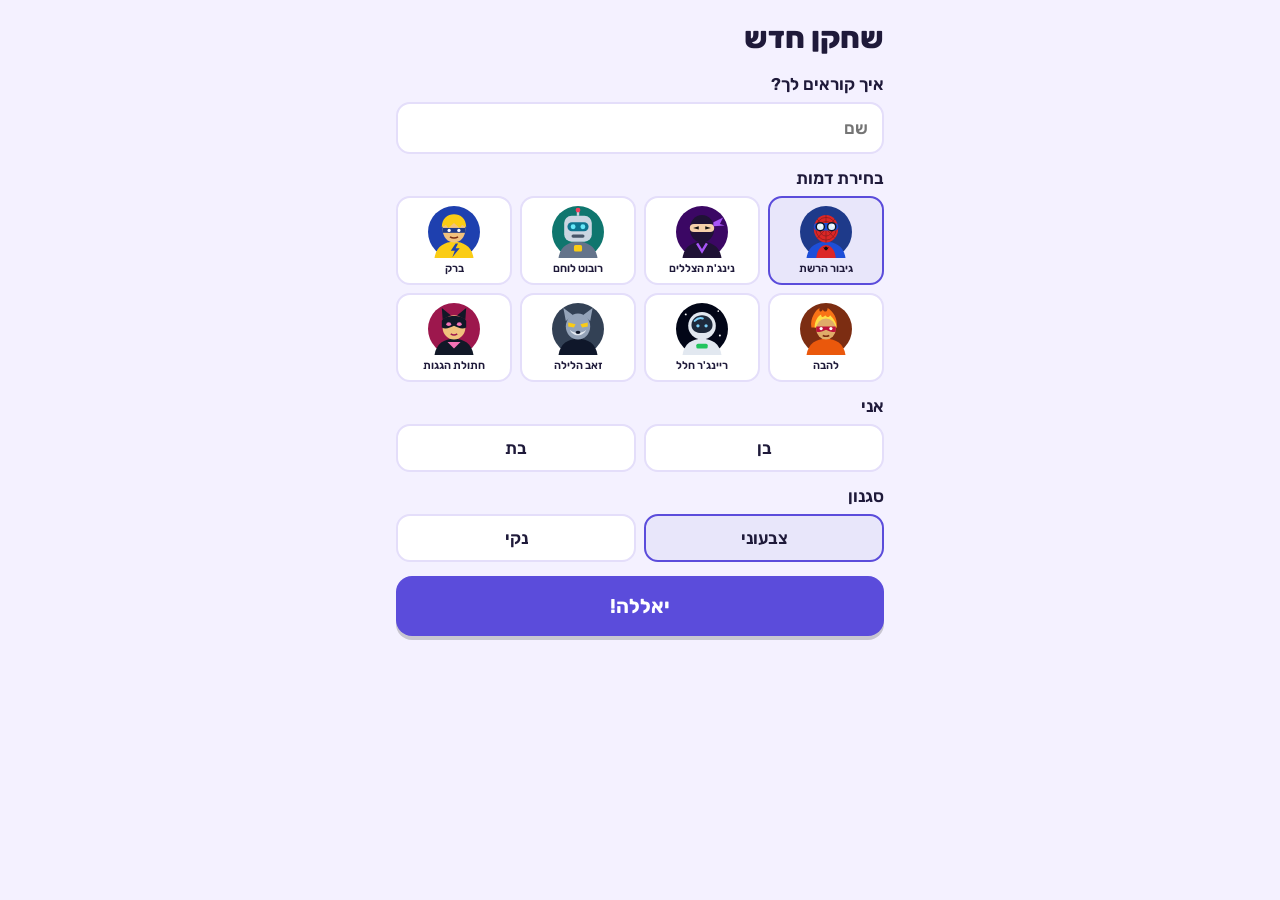
==== index.html @ 6306b0ad "Add עיר המילים vocabulary app Co-Authored-By: Claude Opus 5.5 (1M context) <noreply@anthropic.com> C" ====
<!doctype html>
<html lang="he" dir="rtl">
<head>
<meta charset="utf-8">
<meta name="viewport" content="width=device-width,initial-scale=1,viewport-fit=cover">
<meta name="theme-color" content="#5b4cdb">
<meta name="apple-mobile-web-app-capable" content="yes">
<meta name="apple-mobile-web-app-status-bar-style" content="default">
<meta name="apple-mobile-web-app-title" content="מילים">
<title>עיר המילים</title>
<link rel="manifest" href="manifest.webmanifest">
<link rel="icon" href="icon.svg" type="image/svg+xml">
<link rel="apple-touch-icon" href="icon-192.png">
<link rel="preconnect" href="https://fonts.googleapis.com">
<link rel="preconnect" href="https://fonts.gstatic.com" crossorigin>
<link href="https://fonts.googleapis.com/css2?family=Rubik:wght@400;500;700;800&display=swap" rel="stylesheet">
<link rel="stylesheet" href="styles.css">
</head>
<body>
<div id="app"></div>
<div id="confetti" aria-hidden="true"></div>
<script src="words.js"></script>
<script src="art.js"></script>
<script src="store.js"></script>
<script src="app.js"></script>
<script>
  if ('serviceWorker' in navigator && location.protocol.startsWith('http')) {
    navigator.serviceWorker.register('sw.js').catch(() => {});
  }
</script>
</body>
</html>
---- styles.css ----
:root {
  --bg: #f4f1ff;
  --card: #ffffff;
  --ink: #1f1a3a;
  --muted: #6e6890;
  --primary: #5b4cdb;
  --primary-ink: #ffffff;
  --good: #22a861;
  --good-bg: #e3f7ec;
  --bad: #e0703a;
  --bad-bg: #fff0e6;
  --line: #e4defa;
  --gold: #f0a500;
  --gold-bg: #fff4d6;
  --gold-ink: #7a5200;
  --hard: #d6336c;
  --hard-bg: #ffe3ec;
  --sky-top: #cfe8ff;
  --sky-bottom: #f2f7ff;
  --street: #9aa0b8;
  --radius: 20px;
  --shadow: 0 6px 0 rgba(60, 40, 160, 0.12);
}
body.theme-clean {
  --bg: #f3f5f8;
  --ink: #111827;
  --muted: #6b7280;
  --primary: #111827;
  --line: #e5e7eb;
  --radius: 14px;
  --shadow: 0 1px 3px rgba(0, 0, 0, 0.08);
}
@media (prefers-color-scheme: dark) {
  :root:not([data-theme="light"]), :root:not([data-theme="light"]) body.theme-clean {
    color-scheme: dark;
    --bg: #15131f;
    --card: #221f33;
    --ink: #f2efff;
    --muted: #a59fc4;
    --line: #34304a;
    --good-bg: #133524;
    --bad-bg: #3a2416;
    --shadow: 0 4px 0 rgba(0, 0, 0, 0.35);
    --gold-bg: #3d3010;
    --gold-ink: #ffd27a;
    --hard-bg: #42162a;
    --hard: #ff6b9a;
    --sky-top: #1d2147;
    --sky-bottom: #2c2a55;
    --street: #4a4766;
  }
  :root:not([data-theme="light"]) body.theme-fun { --primary: #7b6dff; }
  :root:not([data-theme="light"]) body.theme-clean { --primary: #f2efff; --primary-ink: #15131f; }
}

* { box-sizing: border-box; }
html, body { margin: 0; height: 100%; }
body {
  font-family: 'Rubik', system-ui, -apple-system, 'Segoe UI', Arial, sans-serif;
  background: var(--bg);
  color: var(--ink);
  -webkit-tap-highlight-color: transparent;
  font-size: 17px;
}
button { font: inherit; color: inherit; cursor: pointer; }
.screen {
  max-width: 520px;
  margin: 0 auto;
  min-height: 100dvh;
  padding: calc(16px + env(safe-area-inset-top)) 16px calc(24px + env(safe-area-inset-bottom));
  display: flex;
  flex-direction: column;
  gap: 14px;
}
.screen.center { align-items: center; text-align: center; justify-content: center; }
h1 { font-size: 30px; margin: 4px 0; font-weight: 800; }
h2 { font-size: 22px; margin: 4px 0; }
h3 { font-size: 17px; margin: 0 0 8px; }
.muted { color: var(--muted); }
.small { font-size: 14px; }
.center-text { text-align: center; }
.grow { flex: 1; text-align: center; }
.logo { font-size: 72px; }

.card {
  background: var(--card);
  border-radius: var(--radius);
  padding: 16px;
  box-shadow: var(--shadow);
  border: 1px solid var(--line);
}
.btn {
  border: 0;
  border-radius: 16px;
  padding: 14px 18px;
  font-weight: 700;
  background: var(--card);
  border: 2px solid var(--line);
}
.btn.primary { background: var(--primary); color: var(--primary-ink); border-color: transparent; box-shadow: 0 4px 0 rgba(0, 0, 0, 0.18); }
.btn.primary:active { transform: translateY(3px); box-shadow: 0 1px 0 rgba(0, 0, 0, 0.18); }
.btn.big { width: 100%; font-size: 20px; padding: 16px; }
.btn.ghost { background: transparent; }
.link { background: none; border: 0; color: var(--muted); text-decoration: underline; padding: 8px; }
.link.danger { color: var(--bad); }

/* Profiles */
.profile-list { display: flex; flex-direction: column; gap: 10px; width: 100%; margin: 12px 0; }
.profile-btn {
  display: flex; align-items: center; gap: 12px;
  background: var(--card); border: 2px solid var(--line); border-radius: var(--radius);
  padding: 14px 16px; box-shadow: var(--shadow); font-size: 20px;
}
.profile-btn .avatar { font-size: 36px; }
.profile-btn .pname { flex: 1; text-align: start; font-weight: 700; }
.field { display: flex; flex-direction: column; gap: 8px; font-weight: 600; }
.field input {
  font: inherit; padding: 14px; border-radius: 14px; border: 2px solid var(--line);
  background: var(--card); color: var(--ink);
}
.avatar-grid { display: grid; grid-template-columns: repeat(6, 1fr); gap: 8px; }
.av { font-size: 30px; padding: 8px 0; border-radius: 14px; border: 2px solid var(--line); background: var(--card); }
.av.sel, .seg button.sel { border-color: var(--primary); background: color-mix(in srgb, var(--primary) 14%, var(--card)); }
.seg { display: flex; flex-wrap: wrap; gap: 8px; }
.seg button { flex: 1 1 40%; padding: 12px 8px; border-radius: 14px; border: 2px solid var(--line); background: var(--card); font-weight: 600; }

/* Home */
.topbar { display: flex; gap: 8px; align-items: center; flex-wrap: wrap; }
.chip {
  background: var(--card); border: 1px solid var(--line); border-radius: 999px;
  padding: 8px 12px; font-weight: 700; font-size: 16px;
}
.chip.streak { filter: grayscale(1); opacity: 0.7; }
.chip.streak.lit { filter: none; opacity: 1; }
.hero { text-align: center; display: flex; flex-direction: column; gap: 8px; align-items: center; padding: 22px 16px; }
.hero .btn { margin-top: 6px; }
.big-emoji { font-size: 56px; }
.row-between { display: flex; justify-content: space-between; align-items: center; gap: 8px; }
.island-mini { cursor: pointer; }
.island-strip { font-size: 28px; letter-spacing: 4px; min-height: 40px; display: flex; flex-wrap: wrap; gap: 2px; }
.goal { margin-top: 10px; }
.goal-label { font-size: 14px; color: var(--muted); margin-bottom: 6px; }
.bar, .progress { height: 12px; background: var(--line); border-radius: 999px; overflow: hidden; }
.bar i, .progress i { display: block; height: 100%; background: var(--good); border-radius: 999px; transition: width 0.3s; }
.sibs { display: flex; flex-direction: column; gap: 4px; margin-top: 10px; font-size: 15px; }
.sib { color: var(--muted); }
.sib.done { color: var(--good); font-weight: 600; }
.stats-row, .summary { display: flex; justify-content: space-around; text-align: center; gap: 8px; }
.stats-row div, .summary div { display: flex; flex-direction: column; gap: 2px; }
.stats-row b, .summary b { font-size: 24px; }
.stats-row span, .summary span { font-size: 13px; color: var(--muted); }
.foot { display: flex; justify-content: space-between; margin-top: auto; }

/* Learn & quiz */
.qbar { display: flex; align-items: center; gap: 12px; }
.qbar .progress { flex: 1; }
.x { background: none; border: 0; font-size: 22px; color: var(--muted); padding: 4px 8px; }
.combo { font-weight: 800; color: var(--bad); }
.tag { margin: 6px 0 0; color: var(--muted); font-weight: 600; }
.wordcard { text-align: center; padding: 28px 16px; position: relative; display: flex; flex-direction: column; gap: 10px; }
.en { font-size: 40px; font-weight: 800; letter-spacing: 0.5px; }
.he { font-size: 26px; font-weight: 600; color: var(--primary); }
body.theme-clean .he { color: var(--ink); }
.he.big { font-size: 32px; }
.example { font-size: 19px; color: var(--muted); line-height: 1.5; }
.example b { color: var(--ink); }
.speak { position: absolute; top: 10px; left: 10px; font-size: 24px; background: none; border: 0; }
.prompt { text-align: center; padding: 26px 16px; position: relative; }
.sentence { font-size: 22px; line-height: 1.6; font-weight: 500; }
.blank { display: inline-block; min-width: 70px; border-bottom: 3px solid var(--primary); color: transparent; }
.opts { display: grid; grid-template-columns: 1fr; gap: 10px; }
.opt {
  background: var(--card); border: 2px solid var(--line); border-radius: 16px;
  padding: 16px; font-size: 20px; font-weight: 600; box-shadow: 0 3px 0 var(--line);
}
.opt.ltr { font-size: 21px; }
.opt:disabled { opacity: 0.55; }
.opt.right { background: var(--good-bg); border-color: var(--good); opacity: 1; }
.opt.wrong { background: var(--bad-bg); border-color: var(--bad); opacity: 1; }
#feedback { display: flex; flex-direction: column; gap: 10px; }
.fb { border-radius: 16px; padding: 12px 16px; font-weight: 700; font-size: 18px; }
.fb.good { background: var(--good-bg); color: var(--good); }
.fb.soft { background: var(--bad-bg); color: var(--bad); }
.fb .small { font-weight: 500; margin-top: 4px; color: var(--ink); }

/* Finish */
.summary { width: 100%; }
.note { background: var(--card); border-radius: 14px; padding: 10px 14px; border: 1px solid var(--line); }
.chest { width: 100%; cursor: pointer; }
.chest-box { font-size: 64px; animation: wiggle 1.2s infinite; }
.chest.open .chest-box { animation: none; }
.milestone { font-size: 26px; font-weight: 800; background: #ffd93d; color: #3a2a00; padding: 10px 18px; border-radius: 16px; }

/* Island */
.island {
  padding: 28px 18px; border-radius: 28px;
  background: linear-gradient(180deg, #7fd3e6, #49b5d6);
}
.sand {
  min-height: 260px; border-radius: 50% / 40%;
  background: radial-gradient(ellipse at 50% 40%, #fbecc0 0%, #f0d48a 70%, #e2c070 100%);
  box-shadow: 0 0 0 10px rgba(255, 255, 255, 0.35);
  display: flex; flex-wrap: wrap; justify-content: center; align-content: center;
  gap: 4px; padding: 36px 30px;
}
.tile { width: 44px; height: 44px; display: grid; place-items: center; font-size: 30px; border-radius: 12px; }
.empty-note { font-size: 14px; color: var(--muted); letter-spacing: 0; }
.tile.rare { background: rgba(255, 217, 61, 0.6); }
.tile.special { background: rgba(185, 131, 255, 0.55); }
.kv { display: flex; justify-content: space-between; padding: 6px 0; border-bottom: 1px solid var(--line); }
.hard { margin-top: 10px; font-size: 15px; }
.settings { display: flex; flex-direction: column; gap: 10px; margin-top: 12px; }
.settings label { display: flex; justify-content: space-between; align-items: center; gap: 8px; }
.settings select { font: inherit; padding: 6px; border-radius: 10px; border: 1px solid var(--line); background: var(--card); color: var(--ink); }
.settings .check { justify-content: flex-start; }

/* Pills, coins, bars */
.pill { display: inline-block; font-size: 12px; font-weight: 700; padding: 3px 9px; border-radius: 999px; background: var(--line); color: var(--ink); }
.pill.hard { background: var(--hard-bg); color: var(--hard); }
.pill.wait { background: var(--gold-bg); color: var(--gold-ink); }
.pill.done { background: var(--good-bg); color: var(--good); }
.coins { font-weight: 800; font-variant-numeric: tabular-nums; }
.bar.gold i { background: var(--gold); }
.bar.team i { background: var(--primary); }
.small-bar { height: 8px; width: 100%; display: block; }
.good-note { color: var(--good); font-weight: 700; margin: 8px 0 0; }
.big-note { font-size: 20px; font-weight: 800; }
.guess { font-size: 16px; margin: 8px 0 4px; }
.wordcard.complex { border: 2px solid var(--hard); }

/* Prize goal on home */
.prize-goal { cursor: pointer; display: flex; flex-direction: column; gap: 8px; }
.prize-goal h3 { margin: 0; }
.prize-line { display: flex; align-items: center; gap: 10px; font-weight: 700; font-size: 18px; }
.pe { font-size: 34px; }

/* City */
.city-mini { cursor: pointer; }
.city-strip { font-size: 30px; display: flex; flex-wrap: wrap; gap: 4px; min-height: 40px; align-items: center; }
.skyline {
  display: flex; justify-content: center; align-items: flex-end; flex-wrap: wrap; gap: 4px;
  padding: 26px 12px 14px; border-radius: var(--radius);
  background: linear-gradient(180deg, var(--sky-top), var(--sky-bottom));
  border-bottom: 10px solid var(--street);
}
.bld { font-size: 30px; line-height: 1; transition: font-size 0.3s; }
.bld.l0 { opacity: 0.35; font-size: 26px; }
.bld.l1 { font-size: 32px; } .bld.l2 { font-size: 38px; } .bld.l3 { font-size: 44px; } .bld.l4 { font-size: 50px; } .bld.l5 { font-size: 56px; }
.buildings { display: grid; grid-template-columns: repeat(2, minmax(0, 1fr)); gap: 10px; }
.bcard { display: flex; flex-direction: column; align-items: center; gap: 4px; text-align: center; padding: 12px; }
.bcard.current, .pcard.current { border: 2px solid var(--primary); }
.bcard:disabled { opacity: 1; cursor: default; }
.bemoji { font-size: 36px; }
.bname { font-weight: 700; }
.stars { color: var(--gold); letter-spacing: 2px; }

/* Prize shop */
.prizes { display: flex; flex-direction: column; gap: 10px; }
.pcard { display: grid; grid-template-columns: auto 1fr auto; gap: 6px 10px; align-items: center; }
.pcard .pe { grid-row: span 2; }
.pname2 { font-weight: 700; min-width: 0; }
.pcard .small-bar { grid-column: 2 / 4; }
.pactions { grid-column: 1 / -1; display: flex; gap: 8px; }
.pactions .btn { flex: 1; }
.btn.sm { padding: 9px 12px; font-size: 15px; border-radius: 12px; }
.btn:disabled { opacity: 0.45; cursor: default; box-shadow: none; }

/* Parents */
.attention { border: 2px solid var(--gold); }
.req { display: flex; flex-direction: column; gap: 8px; padding: 8px 0; border-bottom: 1px solid var(--line); }
.prize-edit { display: grid; grid-template-columns: 52px 1fr 84px auto; gap: 6px; align-items: center; }
.prize-edit input { font: inherit; min-width: 0; padding: 8px; border-radius: 10px; border: 1px solid var(--line); background: var(--card); color: var(--ink); }
.emoji-in { text-align: center; }

/* Word families & spelling */
.morph { font-size: 15px; color: var(--muted); line-height: 1.5; }
.fb .morph { color: var(--ink); font-weight: 500; margin-top: 4px; }
.hint { font-size: 28px; letter-spacing: 4px; font-weight: 700; margin-top: 10px; color: var(--primary); }
body.theme-clean .hint { color: var(--ink); }
.spell-in { font: inherit; font-size: 26px; text-align: center; padding: 14px; border-radius: 16px; border: 2px solid var(--line); background: var(--card); color: var(--ink); width: 100%; }
.spell-in:focus { outline: 3px solid var(--primary); outline-offset: 1px; }

/* Art */
.ava { display: inline-block; width: 1.6em; height: 1.6em; vertical-align: middle; }
.ava svg, .av svg, .bld svg, .bart svg, .mini-b svg, .lv-art svg { width: 100%; height: 100%; display: block; }
.profile-btn .avatar .ava { width: 52px; height: 52px; }
.chip .ava { width: 26px; height: 26px; margin-inline-end: 4px; }
.av { display: flex; flex-direction: column; align-items: center; gap: 4px; padding: 8px 4px; font-size: 11px; font-weight: 600; }
.av svg { width: 52px; height: 52px; }
.avatar-grid { grid-template-columns: repeat(4, 1fr); }
.skyline { gap: 0; padding: 18px 8px 0; display: grid; grid-template-columns: repeat(4, 1fr); align-items: end; }
.bld { width: 100%; aspect-ratio: 1; opacity: 1; font-size: 0; }
.bld.l0 { opacity: 0.8; }
.bart { width: 84px; height: 84px; }
.mini-b { width: 46px; height: 46px; display: inline-block; }
.levelup { display: flex; align-items: center; gap: 10px; }
.lv-art { width: 64px; height: 64px; flex: none; }
.done-badge { width: 96px; height: 96px; border-radius: 50%; background: var(--good); color: #fff; font-size: 56px; font-weight: 800; display: grid; place-items: center; }
.done-card { width: 100%; display: flex; flex-direction: column; gap: 8px; }
.done-card h3 { margin: 0; }
.sticky-cta { position: sticky; bottom: calc(12px + env(safe-area-inset-bottom, 0px)); }
.suggest { display: flex; flex-direction: column; gap: 8px; }
.cost-in { font: inherit; width: 90px; padding: 8px; border-radius: 10px; border: 1px solid var(--line); background: var(--card); color: var(--ink); }
.req .pactions { flex-wrap: wrap; }

/* Dialog */
.modal { position: fixed; inset: 0; background: rgba(20, 16, 40, 0.45); display: grid; place-items: center; padding: 16px; z-index: 20; }
.modal-card { width: 100%; max-width: 360px; display: flex; flex-direction: column; gap: 12px; text-align: center; font-size: 18px; }
.modal-card p { margin: 0; }
.modal-card input { font: inherit; font-size: 22px; text-align: center; padding: 12px; border-radius: 12px; border: 2px solid var(--line); background: var(--bg); color: var(--ink); }
.modal-actions { display: flex; flex-direction: column; gap: 8px; }

/* Motion */
.pop { animation: pop 0.35s ease-out; }
.bounce { animation: pop 0.3s ease-out; }
.shake { animation: shake 0.35s; }
@keyframes pop { 0% { transform: scale(0.85); opacity: 0.4; } 70% { transform: scale(1.05); } 100% { transform: scale(1); opacity: 1; } }
@keyframes shake { 20%, 60% { transform: translateX(-6px); } 40%, 80% { transform: translateX(6px); } }
@keyframes wiggle { 0%, 100% { transform: rotate(0); } 25% { transform: rotate(-8deg); } 75% { transform: rotate(8deg); } }
#confetti { position: fixed; inset: 0; pointer-events: none; overflow: hidden; z-index: 10; }
#confetti i { position: absolute; top: -20px; width: 10px; height: 16px; border-radius: 3px; opacity: 0; }
#confetti.on i { animation: fall 1.8s ease-in forwards; }
@keyframes fall { 0% { opacity: 1; top: -20px; } 100% { opacity: 0.9; top: 105%; } }
@media (prefers-reduced-motion: reduce) {
  .pop, .bounce, .shake, .chest-box, #confetti.on i { animation: none !important; }
}

/* News from the sibling */
.news { border: 2px solid var(--gold); background: var(--gold-bg); }
.news h3 { margin: 0 0 6px; }
.news-line { display: flex; align-items: center; gap: 8px; margin: 6px 0; line-height: 1.4; }
.news-line .ava, .news-line svg { width: 30px; height: 30px; flex: none; }
.row-gap { display: flex; gap: 8px; flex-wrap: wrap; margin-top: 8px; }

/* Items found in chests */
.found { display: flex; align-items: center; gap: 10px; }
.found-e { font-size: 2.6rem; line-height: 1; }
.rooms { display: grid; gap: 10px; margin-bottom: 90px; }
.room { background: linear-gradient(to top, var(--gold-bg) 16px, var(--card) 16px); padding-bottom: 22px; }
.room-items { display: flex; flex-wrap: wrap; gap: 8px; margin-top: 8px; }
.ri { display: flex; flex-direction: column; align-items: center; width: 62px; font-size: 1.9rem; line-height: 1.1; }
.ri small { font-size: 0.65rem; color: var(--muted); text-align: center; margin-top: 2px; }
.ri.missing { opacity: 0.35; filter: grayscale(1); }

/* Tour */
.tour-grid .av { cursor: default; }
.tour-prize { display: flex; align-items: center; gap: 8px; padding: 6px 0; border-bottom: 1px solid var(--line); }
.tour-prize .pe { font-size: 1.6rem; }
.tour-names { display: flex; flex-wrap: wrap; gap: 4px 12px; font-size: 0.8rem; color: var(--muted); margin-top: 6px; }
.tour-items { margin: 6px 0; line-height: 1.6; font-size: 0.9rem; }
.done-card .btn + .btn { margin-top: 8px; }
.tour-prize .grow { text-align: start; }

/* Choosing where today's bricks go */
.pick h3 { margin: 0 0 8px; text-align: center; }
.pick-grid { display: grid; grid-template-columns: repeat(3, 1fr); gap: 8px; }
.pick-b { display: flex; flex-direction: column; align-items: center; gap: 4px; padding: 8px 4px; border-radius: 14px; border: 2px solid var(--line); background: var(--card); color: var(--ink); font: inherit; cursor: pointer; }
.pick-b.cur { border-color: var(--primary); }
.pick-b .mini-b { width: 56px; height: 56px; }
.pick-b .small-bar { width: 80%; }

/* Building showcase */
.showcase { position: fixed; inset: 0; z-index: 20; background: rgba(15, 10, 40, 0.97); backdrop-filter: blur(6px); overflow-y: auto; display: flex; justify-content: center; color: #fff; }
.sc-inner { width: min(440px, 100%); padding: 24px 16px 40px; text-align: center; display: flex; flex-direction: column; align-items: center; gap: 8px; }
.sc-title { margin: 8px 0 0; color: #fde047; }
.sc-building { width: 220px; height: 220px; background: linear-gradient(var(--sky-top, #bfdbfe), var(--sky-bottom, #eff6ff)); border-radius: 24px; padding: 10px; }
.sc-building svg { width: 100%; height: 100%; }
.celebrate .sc-building { animation: zoomIn 1.1s cubic-bezier(.2, 1.4, .4, 1) both; }
.celebrate .sc-title { animation: pop 0.5s 0.9s both; }
.sc-sub { color: #fde68a; margin: 0; }
.sc-in { margin: 10px 0 0; }
.sc-room { position: relative; width: 100%; height: 230px; border-radius: 18px; overflow: hidden; background: linear-gradient(var(--wall) 0 58%, var(--floor) 58%); box-shadow: inset 0 -6px 0 rgba(0,0,0,.15); }
.sc-room .it { position: absolute; line-height: 1; animation: drop 0.5s both; filter: drop-shadow(0 3px 2px rgba(0,0,0,.25)); }
.sc-empty { position: relative; top: 40%; color: #e9d5ff; }
.sc-stars { position: fixed; inset: 0; pointer-events: none; display: grid; place-items: center; }
.sc-stars i { position: absolute; font-style: normal; font-size: 1.6rem; opacity: 0; animation: burst 1.6s ease-out both; }
.band-box { width: 100%; display: flex; flex-direction: column; gap: 8px; align-items: center; }
.band-list { display: flex; flex-wrap: wrap; gap: 6px; justify-content: center; }
.band-list span { padding: 4px 10px; border-radius: 999px; background: rgba(255,255,255,.12); font-size: 0.9rem; }
.band-list .missing { opacity: 0.45; }
.playing .sc-building svg, .playing .band-list .have { animation: bob 0.54s ease-in-out infinite alternate; }
@keyframes zoomIn { 0% { transform: scale(0.2) rotate(-8deg); opacity: 0; } 100% { transform: scale(1) rotate(0); opacity: 1; } }
@keyframes burst { 0% { transform: translate(0, 0) scale(0.3); opacity: 1; } 80% { opacity: 1; } 100% { transform: translate(var(--x), var(--y)) scale(1.3); opacity: 0; } }
@keyframes drop { 0% { transform: translateY(-40px) scale(0.5); opacity: 0; } 100% { transform: none; opacity: 1; } }
@keyframes bob { from { transform: translateY(0); } to { transform: translateY(-5px); } }
@media (prefers-reduced-motion: reduce) { .showcase *, .sc-stars i { animation: none !important; opacity: 1; } .sc-stars { display: none; } }
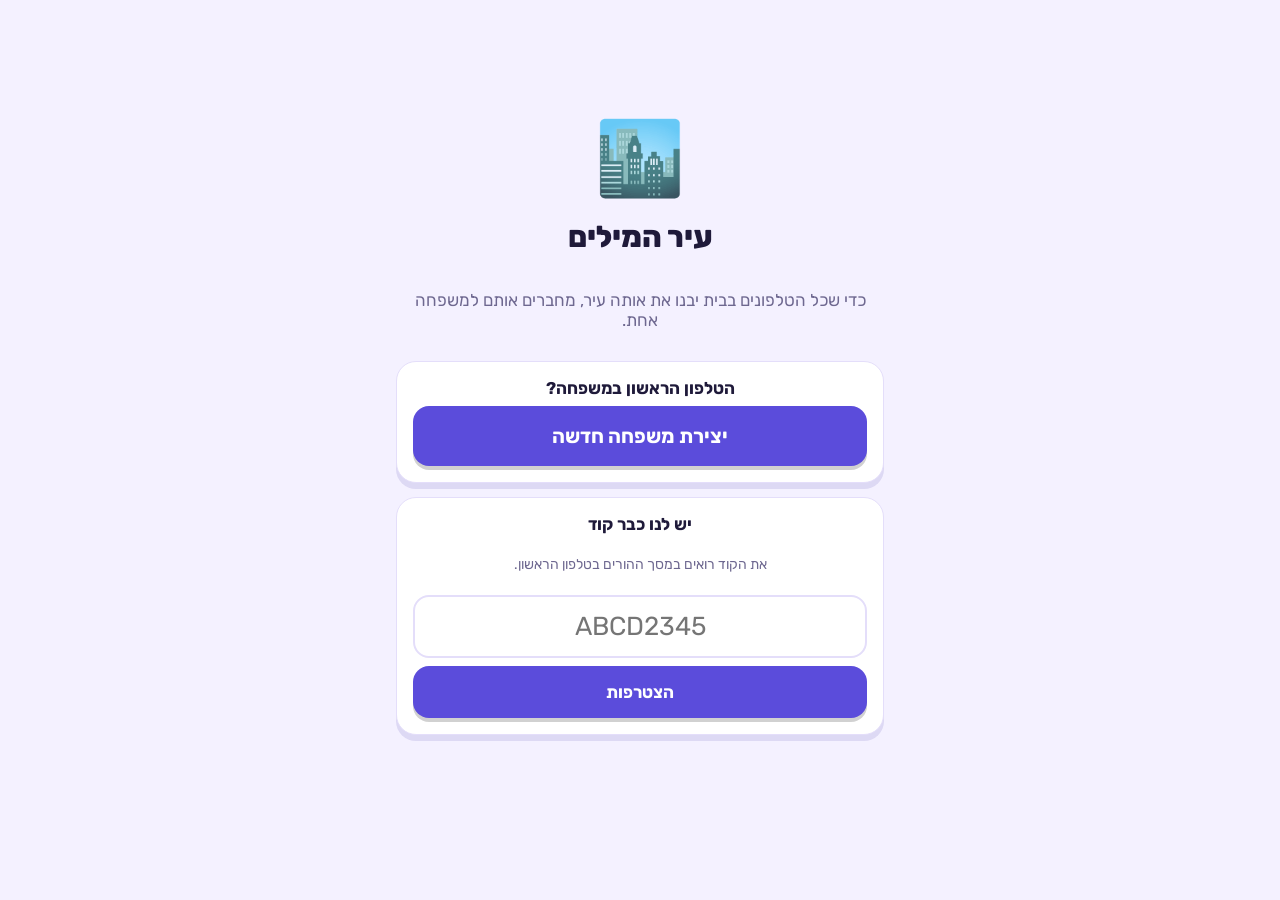
==== commit e66f3560: "Lily's book words with a writing drill, and a daily Hebrew vocabulary corner - 15 words from Lily's " ====
--- a/index.html
+++ b/index.html
@@ -20,7 +20,9 @@
 <div id="app"></div>
 <div id="confetti" aria-hidden="true"></div>
 <script src="words.js"></script>
+<script src="hebrew-words.js"></script>
 <script src="art.js"></script>
+<script src="firebase-config.js"></script>
 <script src="store.js"></script>
 <script src="app.js"></script>
 <script>
--- a/styles.css
+++ b/styles.css
@@ -384,3 +384,23 @@
 @keyframes drop { 0% { transform: translateY(-40px) scale(0.5); opacity: 0; } 100% { transform: none; opacity: 1; } }
 @keyframes bob { from { transform: translateY(0); } to { transform: translateY(-5px); } }
 @media (prefers-reduced-motion: reduce) { .showcase *, .sc-stars i { animation: none !important; opacity: 1; } .sc-stars { display: none; } }
+
+/* Spelling: letters typed straight into the slots */
+.slots { position: relative; display: flex; justify-content: center; flex-wrap: wrap; gap: 6px; margin: 14px 0 6px; cursor: text; }
+.slot { width: 30px; height: 42px; border-bottom: 3px solid var(--line); font-size: 26px; font-weight: 700; line-height: 42px; text-align: center; color: var(--primary); }
+body.theme-clean .slot { color: var(--ink); }
+.slot.fixed { border-bottom-color: transparent; color: var(--muted); }
+.slots:focus-within .slot.cur { border-bottom-color: var(--primary); animation: blink 1s steps(2) infinite; }
+.slots input { position: absolute; inset: 0; width: 100%; height: 100%; opacity: 0; font-size: 16px; border: 0; color: transparent; background: transparent; caret-color: transparent; }
+@keyframes blink { 50% { border-bottom-color: var(--line); } }
+.focus-edit { margin-top: 14px; padding-top: 10px; border-top: 1px dashed var(--line); }
+.focus-edit h4 { margin: 0 0 6px; }
+.focus-edit textarea { width: 100%; box-sizing: border-box; font: inherit; font-size: 15px; padding: 8px; border-radius: 10px; border: 1px solid var(--line); background: var(--card, #fff); color: var(--ink); }
+.focus-edit label { display: flex; gap: 8px; align-items: center; margin: 8px 0; }
+
+/* Test-words practice & Hebrew corner */
+.side-card h3 { margin: 0; }
+.side-card .btn { width: 100%; margin-top: 8px; }
+.he-word { font-size: 38px; font-weight: 800; color: var(--ink); }
+.heb-card { border-inline-start: 5px solid var(--primary); }
+.slot.gap { width: 14px; border-bottom-color: transparent; }
